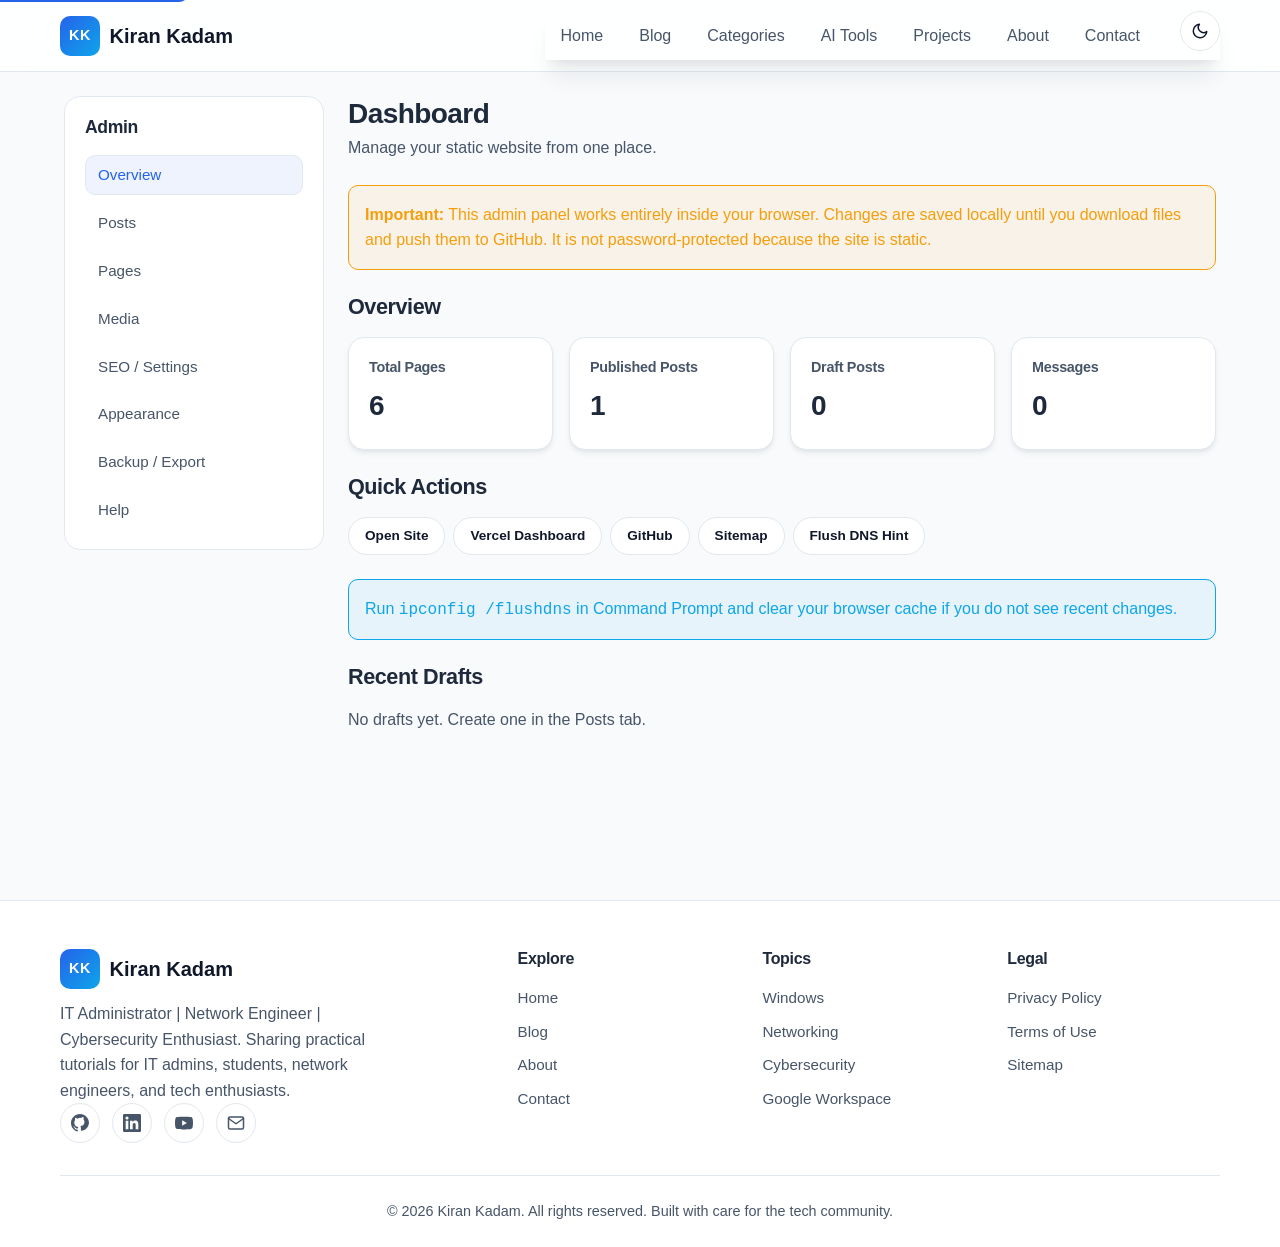
==== admin/index.html @ 1d7dc799 "Add admin dashboard, fix mobile nav, add Windows 11 article" ====
<!DOCTYPE html>
<html lang="en">
<head>
  <meta charset="UTF-8">
  <meta name="viewport" content="width=device-width, initial-scale=1.0">
  <meta name="robots" content="noindex, nofollow">
  <meta http-equiv="X-UA-Compatible" content="IE=edge">

  <script>
    (function () {
      const stored = localStorage.getItem("theme");
      const prefersDark = window.matchMedia("(prefers-color-scheme: dark)").matches;
      document.documentElement.setAttribute("data-theme", stored || (prefersDark ? "dark" : "light"));
    })();
  </script>

  <title>Admin Dashboard | Kiran Kadam</title>
  <link rel="icon" type="image/svg+xml" href="../images/favicon.svg">
  <link rel="stylesheet" href="../css/style.css">
</head>
<body>
  <a href="#main-content" class="skip-link">Skip to main content</a>

  <header id="site-header" class="site-header"></header>

  <main id="main-content">
    <div class="admin-layout">
      <aside class="admin-sidebar" aria-label="Admin navigation">
        <h2>Admin</h2>
        <nav>
          <ul class="admin-nav" id="admin-nav">
            <li><button type="button" class="active" data-tab="overview">Overview</button></li>
            <li><button type="button" data-tab="posts">Posts</button></li>
            <li><button type="button" data-tab="pages">Pages</button></li>
            <li><button type="button" data-tab="media">Media</button></li>
            <li><button type="button" data-tab="seo">SEO / Settings</button></li>
            <li><button type="button" data-tab="appearance">Appearance</button></li>
            <li><button type="button" data-tab="backup">Backup / Export</button></li>
            <li><button type="button" data-tab="help">Help</button></li>
          </ul>
        </nav>
      </aside>

      <div class="admin-main">
        <h1 class="admin-title">Dashboard</h1>
        <p class="admin-subtitle">Manage your static website from one place.</p>

        <div class="admin-warning">
          <strong>Important:</strong> This admin panel works entirely inside your browser. Changes are saved locally until you download files and push them to GitHub. It is not password-protected because the site is static.
        </div>

        <section id="overview" class="admin-panel active">
          <h2 class="admin-section-title">Overview</h2>
          <div class="admin-grid" id="overview-stats">
            <div class="admin-card">
              <h3>Total Pages</h3>
              <div class="value" id="stat-pages">6</div>
            </div>
            <div class="admin-card">
              <h3>Published Posts</h3>
              <div class="value" id="stat-published">1</div>
            </div>
            <div class="admin-card">
              <h3>Draft Posts</h3>
              <div class="value" id="stat-drafts">0</div>
            </div>
            <div class="admin-card">
              <h3>Messages</h3>
              <div class="value" id="stat-messages">0</div>
            </div>
          </div>

          <h3 class="admin-section-title">Quick Actions</h3>
          <div class="admin-actions" style="margin-bottom:1.5rem;">
            <a href="/" target="_blank" class="btn btn-sm btn-secondary">Open Site</a>
            <a href="https://vercel.com/dashboard" target="_blank" rel="noopener noreferrer" class="btn btn-sm btn-secondary">Vercel Dashboard</a>
            <a href="https://github.com" target="_blank" rel="noopener noreferrer" class="btn btn-sm btn-secondary">GitHub</a>
            <a href="/sitemap.xml" target="_blank" class="btn btn-sm btn-secondary">Sitemap</a>
            <button type="button" class="btn btn-sm btn-secondary" id="btn-flush-dns">Flush DNS Hint</button>
          </div>
          <div class="admin-notice admin-hidden" id="dns-hint">
            Run <code>ipconfig /flushdns</code> in Command Prompt and clear your browser cache if you do not see recent changes.
          </div>

          <h3 class="admin-section-title">Recent Drafts</h3>
          <div id="recent-drafts">
            <p style="color:var(--text-muted);">No drafts yet. Create one in the Posts tab.</p>
          </div>
        </section>

        <section id="posts" class="admin-panel">
          <h2 class="admin-section-title">Posts Manager</h2>

          <h3 class="admin-section-title" style="font-size:1.1rem;">Published Posts</h3>
          <div class="admin-card" style="overflow-x:auto; margin-bottom:1.5rem;">
            <table class="admin-table">
              <thead>
                <tr><th>Title</th><th>Category</th><th>URL</th><th>Action</th></tr>
              </thead>
              <tbody>
                <tr>
                  <td>Essential Windows 11 Tweaks for Power Users</td>
                  <td><span class="admin-badge">Windows</span></td>
                  <td><code>/posts/essential-windows-11-tweaks.html</code></td>
                  <td><a href="/posts/essential-windows-11-tweaks.html" target="_blank" class="btn btn-sm btn-secondary">View</a></td>
                </tr>
              </tbody>
            </table>
          </div>

          <h3 class="admin-section-title" style="font-size:1.1rem;">Drafts</h3>
          <div class="admin-card" style="overflow-x:auto; margin-bottom:1.5rem;">
            <table class="admin-table" id="drafts-table">
              <thead>
                <tr><th>Title</th><th>Slug</th><th>Category</th><th>Actions</th></tr>
              </thead>
              <tbody id="drafts-list">
                <tr><td colspan="4" style="color:var(--text-muted);">No drafts saved.</td></tr>
              </tbody>
            </table>
          </div>

          <h3 class="admin-section-title" id="draft-form-title" style="font-size:1.1rem;">Create / Edit Draft</h3>
          <form class="admin-form" id="draft-form">
            <input type="hidden" id="draft-id">
            <label for="draft-title">Post Title</label>
            <input type="text" id="draft-title" placeholder="e.g. 10 Network Security Tips" required>

            <label for="draft-slug">URL Slug</label>
            <input type="text" id="draft-slug" placeholder="e.g. network-security-tips" required>

            <label for="draft-category">Category</label>
            <select id="draft-category">
              <option value="Windows">Windows</option>
              <option value="Networking">Networking</option>
              <option value="Cybersecurity">Cybersecurity</option>
              <option value="AI Tools">AI Tools</option>
              <option value="Google Workspace">Google Workspace</option>
              <option value="ESP32 / IoT">ESP32 / IoT</option>
              <option value="Hardware">Hardware</option>
              <option value="Android">Android</option>
              <option value="General">General</option>
            </select>

            <label for="draft-excerpt">Excerpt (short summary)</label>
            <textarea id="draft-excerpt" placeholder="Brief description for cards and SEO" required></textarea>

            <label for="draft-content">Content (HTML allowed)</label>
            <textarea id="draft-content" placeholder="Write the full article in HTML. Use &lt;h2&gt; for headings and &lt;p&gt; for paragraphs." required></textarea>

            <div class="admin-actions">
              <button type="submit" class="btn btn-primary">Save Draft</button>
              <button type="button" class="btn btn-secondary" id="btn-preview-post">Preview</button>
              <button type="button" class="btn btn-secondary" id="btn-download-post">Download HTML</button>
              <button type="button" class="btn btn-secondary" id="btn-cancel-draft">Cancel</button>
            </div>
          </form>
        </section>

        <section id="pages" class="admin-panel">
          <h2 class="admin-section-title">Pages</h2>
          <div class="admin-card" style="overflow-x:auto;">
            <table class="admin-table" id="pages-table">
              <thead>
                <tr><th>Page</th><th>URL</th><th>Status</th><th>Action</th></tr>
              </thead>
              <tbody>
                <tr><td>Home</td><td><code>/index.html</code></td><td><span class="admin-badge">Live</span></td><td><a href="/index.html" target="_blank" class="btn btn-sm btn-secondary">View</a></td></tr>
                <tr><td>Blog</td><td><code>/blog.html</code></td><td><span class="admin-badge">Live</span></td><td><a href="/blog.html" target="_blank" class="btn btn-sm btn-secondary">View</a></td></tr>
                <tr><td>About</td><td><code>/about.html</code></td><td><span class="admin-badge">Live</span></td><td><a href="/about.html" target="_blank" class="btn btn-sm btn-secondary">View</a></td></tr>
                <tr><td>Contact</td><td><code>/contact.html</code></td><td><span class="admin-badge">Live</span></td><td><a href="/contact.html" target="_blank" class="btn btn-sm btn-secondary">View</a></td></tr>
                <tr><td>Privacy Policy</td><td><code>/privacy.html</code></td><td><span class="admin-badge">Live</span></td><td><a href="/privacy.html" target="_blank" class="btn btn-sm btn-secondary">View</a></td></tr>
                <tr><td>404</td><td><code>/404.html</code></td><td><span class="admin-badge">Live</span></td><td><a href="/404.html" target="_blank" class="btn btn-sm btn-secondary">View</a></td></tr>
              </tbody>
            </table>
          </div>
          <p style="margin-top:1rem; color:var(--text-muted);">To edit a page, open the file in Windsurf, make changes, and push to GitHub.</p>
        </section>

        <section id="media" class="admin-panel">
          <h2 class="admin-section-title">Media Library</h2>
          <div class="admin-card" style="margin-bottom:1.5rem;">
            <h3 style="margin-bottom:0.75rem;">Existing Images</h3>
            <ul class="admin-list" id="media-list">
              <li><span>favicon.svg</span><a href="../images/favicon.svg" target="_blank" class="btn btn-sm btn-secondary">View</a></li>
              <li><span>og-home.svg</span><a href="../images/og-home.svg" target="_blank" class="btn btn-sm btn-secondary">View</a></li>
              <li><span>kiran_photo.jpg</span><a href="../images/kiran_photo.jpg" target="_blank" class="btn btn-sm btn-secondary">View</a></li>
            </ul>
          </div>

          <div class="admin-card">
            <h3 style="margin-bottom:0.75rem;">Preview New Image</h3>
            <p style="color:var(--text-muted); margin-bottom:1rem;">Select an image to see a preview. To add it to the site, save it to the <code>images/</code> folder and push to GitHub.</p>
            <input type="file" id="media-upload" accept="image/*">
            <div id="media-preview" style="margin-top:1rem;"></div>
          </div>
        </section>

        <section id="seo" class="admin-panel">
          <h2 class="admin-section-title">SEO / Site Settings</h2>
          <form class="admin-form" id="settings-form">
            <label for="site-title">Site Title</label>
            <input type="text" id="site-title" value="Kiran Kadam">

            <label for="site-tagline">Tagline</label>
            <input type="text" id="site-tagline" value="IT Administrator | Network Engineer | Cybersecurity Enthusiast">

            <label for="site-description">Default Meta Description</label>
            <textarea id="site-description">Practical tech tutorials for IT admins, network engineers, and tech enthusiasts.</textarea>

            <label for="site-email">Contact Email</label>
            <input type="email" id="site-email" value="hello@kirankadam.in">

            <label for="site-github">GitHub URL</label>
            <input type="url" id="site-github" value="https://github.com/kirankadam">

            <label for="site-linkedin">LinkedIn URL</label>
            <input type="url" id="site-linkedin" value="https://www.linkedin.com/in/kirankadam">

            <label for="site-youtube">YouTube URL</label>
            <input type="url" id="site-youtube" value="">

            <label for="site-analytics">Analytics ID (optional)</label>
            <input type="text" id="site-analytics" placeholder="e.g. G-XXXXXXXXXX">

            <div class="admin-actions">
              <button type="submit" class="btn btn-primary">Save Settings</button>
              <button type="button" class="btn btn-secondary" id="btn-export-settings">Export JSON</button>
              <button type="button" class="btn btn-secondary" id="btn-import-settings">Import JSON</button>
            </div>
          </form>
        </section>

        <section id="appearance" class="admin-panel">
          <h2 class="admin-section-title">Appearance</h2>
          <div class="admin-card" style="margin-bottom:1.5rem;">
            <h3 style="margin-bottom:0.75rem;">Theme</h3>
            <div class="admin-actions">
              <button type="button" class="btn btn-sm btn-secondary" id="btn-theme-light">Light</button>
              <button type="button" class="btn btn-sm btn-secondary" id="btn-theme-dark">Dark</button>
              <button type="button" class="btn btn-sm btn-secondary" id="btn-theme-system">System</button>
            </div>
          </div>

          <form class="admin-form" id="appearance-form">
            <label for="accent-color">Accent Color</label>
            <select id="accent-color">
              <option value="#2563eb">Blue (default)</option>
              <option value="#0ea5e9">Sky</option>
              <option value="#10b981">Emerald</option>
              <option value="#f59e0b">Amber</option>
              <option value="#ef4444">Red</option>
              <option value="#8b5cf6">Violet</option>
            </select>

            <label for="font-scale">Font Scale</label>
            <select id="font-scale">
              <option value="1">Default</option>
              <option value="1.05">Slightly larger</option>
              <option value="1.1">Larger</option>
            </select>

            <button type="submit" class="btn btn-primary">Apply Preview</button>
          </form>
          <p style="color:var(--text-muted); margin-top:1rem;">These changes are only a preview in the admin panel. To apply them to the live site, update <code>css/style.css</code> and push to GitHub.</p>
        </section>

        <section id="backup" class="admin-panel">
          <h2 class="admin-section-title">Backup / Export</h2>
          <div class="admin-card" style="margin-bottom:1.5rem;">
            <h3 style="margin-bottom:0.75rem;">Export Admin Data</h3>
            <p style="color:var(--text-muted); margin-bottom:1rem;">Download all drafts, settings, and appearance preferences as a JSON file.</p>
            <button type="button" class="btn btn-primary" id="btn-export-all">Download Backup</button>
          </div>

          <div class="admin-card" style="margin-bottom:1.5rem;">
            <h3 style="margin-bottom:0.75rem;">Import Admin Data</h3>
            <p style="color:var(--text-muted); margin-bottom:1rem;">Restore a previously exported JSON backup.</p>
            <input type="file" id="import-file" accept="application/json">
          </div>

          <div class="admin-card">
            <h3 style="margin-bottom:0.75rem;">Reset</h3>
            <p style="color:var(--text-muted); margin-bottom:1rem;">Clear all local admin data. This will not affect the live website.</p>
            <button type="button" class="btn btn-sm" id="btn-reset-data" style="background:var(--danger); color:#fff;">Clear Local Data</button>
          </div>
        </section>

        <section id="help" class="admin-panel">
          <h2 class="admin-section-title">Help</h2>
          <div class="admin-card">
            <h3 style="margin-bottom:0.75rem;">How to publish a new post</h3>
            <ol style="padding-left:1.25rem; color:var(--text-muted);">
              <li>Go to the <strong>Posts</strong> tab and fill the form.</li>
              <li>Click <strong>Save Draft</strong>.</li>
              <li>Click <strong>Download HTML</strong> to get the post file.</li>
              <li>Save the downloaded file as <code>posts/your-slug.html</code> in your Windsurf project.</li>
              <li>Add a card for the post on <code>blog.html</code> and <code>index.html</code>.</li>
              <li>Push the changes to GitHub. Vercel will update the live site automatically.</li>
            </ol>
            <h3 style="margin:1.5rem 0 0.75rem;">Important notes</h3>
            <ul style="padding-left:1.25rem; color:var(--text-muted);">
              <li>This admin panel stores data in your browser only. It cannot change files on GitHub or Vercel by itself.</li>
              <li>The live site only updates after you push to GitHub.</li>
              <li>For a real backend admin panel (user logins, automatic publishing, analytics), you need a CMS like Decap CMS or a database.</li>
            </ul>
          </div>
        </section>
      </div>
    </div>
  </main>

  <footer id="site-footer" class="site-footer"></footer>

  <button type="button" id="back-to-top" class="back-to-top" aria-label="Back to top" title="Back to top">
    <svg width="20" height="20" viewBox="0 0 24 24" fill="none" stroke="currentColor" stroke-width="2" stroke-linecap="round" stroke-linejoin="round" aria-hidden="true"><polyline points="18 15 12 9 6 15"/></svg>
  </button>

  <script src="../js/script.js" defer></script>
  <script src="../js/admin.js" defer></script>
</body>
</html>
---- css/style.css ----
/* ============================================
   Kiran Kadam — kirankadam.in
   Base stylesheet (mobile-first, dark mode)
   ============================================ */

/* CSS Custom Properties — Design Tokens */
:root {
  /* Colors */
  --primary: #2563eb;
  --primary-dark: #1d4ed8;
  --primary-light: #93c5fd;
  --accent: #0ea5e9;
  --success: #10b981;
  --warning: #f59e0b;
  --danger: #ef4444;

  /* Neutrals */
  --bg: #f8fafc;
  --surface: #ffffff;
  --surface-rgb: 255, 255, 255;
  --surface-elevated: #ffffff;
  --text: #0f172a;
  --text-muted: #475569;
  --text-heading: #1e293b;
  --border: #e2e8f0;
  --shadow: 0 4px 6px -1px rgba(15, 23, 42, 0.07), 0 2px 4px -2px rgba(15, 23, 42, 0.07);
  --shadow-lg: 0 20px 25px -5px rgba(15, 23, 42, 0.08), 0 8px 10px -6px rgba(15, 23, 42, 0.08);
  --radius: 16px;
  --radius-sm: 10px;
  --radius-pill: 9999px;

  /* Typography */
  --font-sans: -apple-system, BlinkMacSystemFont, "Segoe UI", Roboto, "Inter", "Helvetica Neue", Arial, sans-serif;
  --font-mono: ui-monospace, SFMono-Regular, "SF Mono", Consolas, "Liberation Mono", Menlo, monospace;
  --max-width: 1200px;
  --header-height: 72px;

  /* Transitions */
  --transition: 0.2s ease-in-out;
  --transition-slow: 0.35s cubic-bezier(0.4, 0, 0.2, 1);
}

/* Dark Mode */
[data-theme="dark"] {
  --bg: #0b1120;
  --surface: #111827;
  --surface-rgb: 17, 24, 39;
  --surface-elevated: #1f2937;
  --text: #f1f5f9;
  --text-muted: #94a3b8;
  --text-heading: #e2e8f0;
  --border: #334155;
  --shadow: 0 4px 6px -1px rgba(0, 0, 0, 0.25), 0 2px 4px -2px rgba(0, 0, 0, 0.25);
  --shadow-lg: 0 20px 25px -5px rgba(0, 0, 0, 0.35), 0 8px 10px -6px rgba(0, 0, 0, 0.35);
}

/* Reset & Base */
*, *::before, *::after {
  box-sizing: border-box;
}

html {
  scroll-behavior: smooth;
}

body {
  margin: 0;
  font-family: var(--font-sans);
  background-color: var(--bg);
  color: var(--text);
  line-height: 1.6;
  -webkit-font-smoothing: antialiased;
  transition: background-color var(--transition), color var(--transition);
}

img, picture, video, svg {
  display: block;
  max-width: 100%;
}

a {
  color: var(--primary);
  text-decoration: none;
  transition: color var(--transition);
}

a:hover {
  color: var(--primary-dark);
}

ul, ol {
  margin: 0;
  padding: 0;
  list-style: none;
}

h1, h2, h3, h4, h5, h6, p {
  margin: 0;
}

h1, h2, h3, h4 {
  color: var(--text-heading);
  line-height: 1.25;
  letter-spacing: -0.02em;
}

p {
  color: var(--text-muted);
}

/* Skip Link */
.skip-link {
  position: absolute;
  top: -40px;
  left: 0;
  background: var(--primary);
  color: #fff;
  padding: 0.5rem 1rem;
  z-index: 9999;
  border-radius: 0 0 var(--radius-sm) 0;
  font-weight: 600;
}

.skip-link:focus {
  top: 0;
}

/* Layout */
.container {
  width: 100%;
  max-width: var(--max-width);
  margin: 0 auto;
  padding: 0 1.25rem;
}

.section {
  padding: 4rem 0;
}

.section-header {
  text-align: center;
  max-width: 640px;
  margin: 0 auto 2.5rem;
}

.section-title {
  font-size: 1.75rem;
  margin-bottom: 0.75rem;
}

.section-subtitle {
  color: var(--text-muted);
  font-size: 1rem;
}

/* Header */
.site-header {
  position: sticky;
  top: 0;
  z-index: 1000;
  height: var(--header-height);
  background-color: rgba(var(--surface-rgb), 0.85);
  backdrop-filter: blur(12px);
  -webkit-backdrop-filter: blur(12px);
  border-bottom: 1px solid var(--border);
  transition: background-color var(--transition), border-color var(--transition);
}

[data-theme="dark"] .site-header {
  background-color: rgba(var(--surface-rgb), 0.85);
}

.header-inner {
  display: flex;
  align-items: center;
  justify-content: space-between;
  height: 100%;
}

.brand {
  display: inline-flex;
  align-items: center;
  gap: 0.6rem;
  font-weight: 800;
  color: var(--text);
}

.brand-mark {
  display: grid;
  place-items: center;
  width: 40px;
  height: 40px;
  background: linear-gradient(135deg, var(--primary), var(--accent));
  color: #fff;
  border-radius: var(--radius-sm);
  font-size: 0.9rem;
  letter-spacing: 0.05em;
}

.brand-text {
  font-size: 1.25rem;
}

/* Navigation */
.primary-nav {
  position: fixed;
  top: var(--header-height);
  right: 0;
  bottom: 0;
  left: 0;
  display: flex;
  flex-direction: column;
  align-items: flex-start;
  gap: 1.5rem;
  background: var(--surface);
  border-top: 1px solid var(--border);
  padding: 1.5rem 1.25rem;
  transform: translateX(100%);
  transition: transform var(--transition);
  z-index: 1001;
  overflow-y: auto;
  -webkit-overflow-scrolling: touch;
  box-shadow: var(--shadow-lg);
}

.primary-nav.open {
  transform: translateX(0);
}

.nav-list {
  display: flex;
  flex-direction: column;
  gap: 0.5rem;
  width: 100%;
}

.nav-list a {
  display: block;
  padding: 0.75rem 1rem;
  border-radius: var(--radius-sm);
  color: var(--text-muted);
  font-weight: 500;
  transition: background-color var(--transition), color var(--transition);
}

.nav-list a:hover,
.nav-list a[aria-current="page"] {
  color: var(--primary);
  background-color: rgba(37, 99, 235, 0.08);
}

.header-actions {
  display: flex;
  align-items: center;
  gap: 0.75rem;
}

body.nav-open {
  overflow: hidden;
}

/* Mobile Navigation */
.nav-toggle {
  display: grid;
  place-items: center;
  width: 44px;
  height: 44px;
  border: 1px solid var(--border);
  background: transparent;
  border-radius: var(--radius-sm);
  cursor: pointer;
}

.hamburger,
.hamburger::before,
.hamburger::after {
  display: block;
  width: 22px;
  height: 2px;
  background-color: var(--text);
  border-radius: 2px;
  transition: transform var(--transition);
}

.hamburger {
  position: relative;
}

.hamburger::before,
.hamburger::after {
  content: "";
  position: absolute;
  left: 0;
}

.hamburger::before { top: -7px; }
.hamburger::after { top: 7px; }

body.nav-open .hamburger {
  background-color: transparent;
}

body.nav-open .hamburger::before {
  top: 0;
  transform: rotate(45deg);
}

body.nav-open .hamburger::after {
  top: 0;
  transform: rotate(-45deg);
}

/* Theme Toggle */
.theme-toggle {
  display: grid;
  place-items: center;
  width: 40px;
  height: 40px;
  border: 1px solid var(--border);
  background: var(--surface-elevated);
  border-radius: var(--radius-pill);
  cursor: pointer;
  color: var(--text);
  transition: transform var(--transition);
}

.theme-toggle:hover {
  transform: scale(1.05);
}

.theme-icon {
  display: none;
}

[data-theme="light"] .theme-icon.moon,
[data-theme="dark"] .theme-icon.sun,
:root:not([data-theme="dark"]) .theme-icon.moon {
  display: block;
}

/* Buttons */
.btn {
  display: inline-flex;
  align-items: center;
  justify-content: center;
  gap: 0.5rem;
  padding: 0.75rem 1.5rem;
  border-radius: var(--radius-pill);
  font-weight: 600;
  font-size: 0.95rem;
  border: 1px solid transparent;
  cursor: pointer;
  transition: transform var(--transition), box-shadow var(--transition), background-color var(--transition);
}

.btn:hover {
  transform: translateY(-2px);
}

.btn-primary {
  background: linear-gradient(135deg, var(--primary), var(--primary-dark));
  color: #fff;
  box-shadow: 0 4px 14px rgba(37, 99, 235, 0.35);
}

.btn-primary:hover {
  color: #fff;
  box-shadow: 0 6px 20px rgba(37, 99, 235, 0.45);
}

.btn-secondary {
  background: var(--surface-elevated);
  color: var(--text);
  border-color: var(--border);
}

.btn-secondary:hover {
  background: var(--bg);
}

.btn-sm {
  padding: 0.45rem 1rem;
  font-size: 0.85rem;
}

/* Cards */
.card {
  background: var(--surface);
  border: 1px solid var(--border);
  border-radius: var(--radius);
  padding: 1.5rem;
  box-shadow: var(--shadow);
  transition: transform var(--transition), box-shadow var(--transition), border-color var(--transition);
}

.card:hover {
  transform: translateY(-4px);
  box-shadow: var(--shadow-lg);
  border-color: rgba(37, 99, 235, 0.25);
}

.card-title {
  font-size: 1.15rem;
  margin-bottom: 0.5rem;
  color: var(--text-heading);
}

.card-text {
  font-size: 0.95rem;
  margin-bottom: 1rem;
}

/* Hero */
.hero {
  position: relative;
  overflow: hidden;
  padding: 3.5rem 0 4rem;
}

.hero-bg {
  position: absolute;
  inset: 0;
  background: radial-gradient(circle at 90% 10%, rgba(37, 99, 235, 0.12), transparent 35%),
              radial-gradient(circle at 10% 90%, rgba(14, 165, 233, 0.10), transparent 30%);
  z-index: -1;
}

.hero-grid {
  display: grid;
  gap: 2.5rem;
  align-items: center;
}

.hero-content {
  max-width: 600px;
}

.hero-kicker {
  display: inline-flex;
  align-items: center;
  gap: 0.5rem;
  padding: 0.35rem 0.85rem;
  background: rgba(37, 99, 235, 0.1);
  color: var(--primary);
  border-radius: var(--radius-pill);
  font-size: 0.85rem;
  font-weight: 600;
  margin-bottom: 1.25rem;
}

.hero-title {
  font-size: 2.25rem;
  margin-bottom: 1rem;
}

.hero-title span {
  color: var(--primary);
}

.hero-subtitle {
  font-size: 1.1rem;
  margin-bottom: 1.5rem;
  max-width: 520px;
}

.hero-actions {
  display: flex;
  flex-wrap: wrap;
  gap: 1rem;
  margin-bottom: 2rem;
}

.hero-meta {
  display: flex;
  flex-wrap: wrap;
  gap: 1.25rem;
  font-size: 0.9rem;
  color: var(--text-muted);
}

.hero-meta strong {
  color: var(--text-heading);
  display: block;
  font-size: 1.1rem;
}

.hero-visual {
  display: grid;
  place-items: center;
}

.hero-card {
  background: rgba(var(--surface-rgb), 0.75);
  backdrop-filter: blur(16px);
  -webkit-backdrop-filter: blur(16px);
  border: 1px solid var(--border);
  border-radius: var(--radius);
  padding: 2rem;
  text-align: center;
  box-shadow: var(--shadow-lg);
  max-width: 340px;
  width: 100%;
}

.avatar {
  width: 120px;
  height: 120px;
  border-radius: 50%;
  object-fit: cover;
  margin: 0 auto 1.25rem;
  border: 4px solid rgba(37, 99, 235, 0.15);
  background: var(--bg);
}

.hero-search {
  margin-top: 1.5rem;
  position: relative;
}

.hero-search input {
  width: 100%;
  padding: 0.9rem 1.25rem 0.9rem 2.75rem;
  border: 1px solid var(--border);
  border-radius: var(--radius-pill);
  background: var(--surface);
  color: var(--text);
  font-size: 0.95rem;
  outline: none;
  transition: border-color var(--transition), box-shadow var(--transition);
}

.hero-search input:focus {
  border-color: var(--primary);
  box-shadow: 0 0 0 3px rgba(37, 99, 235, 0.15);
}

.hero-search .search-icon {
  position: absolute;
  left: 1rem;
  top: 50%;
  transform: translateY(-50%);
  color: var(--text-muted);
}

/* Category Cards */
.category-grid {
  display: grid;
  gap: 1.25rem;
}

.category-card {
  display: flex;
  flex-direction: column;
  gap: 0.75rem;
  padding: 1.5rem;
  background: var(--surface);
  border: 1px solid var(--border);
  border-radius: var(--radius);
  box-shadow: var(--shadow);
  transition: transform var(--transition), box-shadow var(--transition);
}

.category-card:hover {
  transform: translateY(-4px);
  box-shadow: var(--shadow-lg);
}

.category-icon {
  width: 48px;
  height: 48px;
  border-radius: var(--radius-sm);
  display: grid;
  place-items: center;
  background: linear-gradient(135deg, var(--primary), var(--accent));
  color: #fff;
}

.category-card h3 {
  font-size: 1.1rem;
}

.category-card p {
  font-size: 0.9rem;
}

/* Article Cards */
.article-grid {
  display: grid;
  gap: 1.5rem;
}

.article-card {
  display: flex;
  flex-direction: column;
  background: var(--surface);
  border: 1px solid var(--border);
  border-radius: var(--radius);
  overflow: hidden;
  box-shadow: var(--shadow);
  transition: transform var(--transition), box-shadow var(--transition);
}

.article-card:hover {
  transform: translateY(-4px);
  box-shadow: var(--shadow-lg);
}

.article-thumb {
  width: 100%;
  height: 180px;
  object-fit: cover;
  background: linear-gradient(135deg, var(--primary-light), var(--accent));
}

.article-body {
  padding: 1.25rem;
  display: flex;
  flex-direction: column;
  flex: 1;
}

.article-tag {
  align-self: flex-start;
  font-size: 0.75rem;
  font-weight: 700;
  text-transform: uppercase;
  letter-spacing: 0.05em;
  color: var(--primary);
  background: rgba(37, 99, 235, 0.08);
  padding: 0.25rem 0.6rem;
  border-radius: var(--radius-pill);
  margin-bottom: 0.6rem;
}

.article-title {
  font-size: 1.1rem;
  margin-bottom: 0.5rem;
}

.article-title a {
  color: var(--text-heading);
}

.article-title a:hover {
  color: var(--primary);
}

.article-excerpt {
  font-size: 0.95rem;
  margin-bottom: 1rem;
  flex: 1;
}

.article-meta {
  display: flex;
  align-items: center;
  justify-content: space-between;
  font-size: 0.8rem;
  color: var(--text-muted);
}

/* Tool / Tip Cards */
.tip-grid,
.tool-grid,
.download-grid {
  display: grid;
  gap: 1.25rem;
}

.tip-card h3,
.tool-card h3,
.download-card h3 {
  font-size: 1.05rem;
  margin-bottom: 0.4rem;
}

/* Newsletter */
.newsletter {
  background: linear-gradient(135deg, var(--primary), var(--primary-dark));
  border-radius: var(--radius);
  padding: 2.5rem 1.5rem;
  color: #fff;
  text-align: center;
}

.newsletter h2 {
  color: #fff;
  font-size: 1.5rem;
  margin-bottom: 0.75rem;
}

.newsletter p {
  color: rgba(255, 255, 255, 0.85);
  margin-bottom: 1.5rem;
  max-width: 520px;
  margin-left: auto;
  margin-right: auto;
}

.newsletter-form {
  display: flex;
  flex-direction: column;
  gap: 0.75rem;
  max-width: 480px;
  margin: 0 auto;
}

.newsletter-form input {
  flex: 1;
  padding: 0.9rem 1.25rem;
  border: 1px solid rgba(255, 255, 255, 0.25);
  border-radius: var(--radius-pill);
  background: rgba(255, 255, 255, 0.12);
  color: #fff;
  font-size: 0.95rem;
  outline: none;
}

.newsletter-form input::placeholder {
  color: rgba(255, 255, 255, 0.65);
}

.newsletter-form input:focus {
  border-color: #fff;
  background: rgba(255, 255, 255, 0.2);
}

.newsletter-form .btn {
  background: #fff;
  color: var(--primary);
}

.newsletter-form .btn:hover {
  color: var(--primary-dark);
}

/* Testimonials */
.testimonial-grid {
  display: grid;
  gap: 1.5rem;
}

.testimonial-card {
  background: var(--surface);
  border: 1px solid var(--border);
  border-radius: var(--radius);
  padding: 1.5rem;
  box-shadow: var(--shadow);
}

.testimonial-card blockquote {
  margin: 0 0 1rem;
  font-style: italic;
  color: var(--text);
}

.testimonial-card cite {
  color: var(--text-muted);
  font-size: 0.9rem;
  font-style: normal;
  font-weight: 600;
}

/* Footer */
.site-footer {
  background: var(--surface-elevated);
  border-top: 1px solid var(--border);
  padding: 3rem 0 1.5rem;
}

.footer-grid {
  display: grid;
  gap: 2rem;
  margin-bottom: 2rem;
}

.footer-brand p {
  margin-top: 0.75rem;
  max-width: 320px;
}

.footer-heading {
  font-size: 1rem;
  margin-bottom: 1rem;
  color: var(--text-heading);
}

.footer-links li {
  margin-bottom: 0.5rem;
}

.footer-links a {
  color: var(--text-muted);
  font-size: 0.95rem;
}

.footer-links a:hover {
  color: var(--primary);
}

.social-links {
  display: flex;
  gap: 0.75rem;
}

.social-links a {
  display: grid;
  place-items: center;
  width: 40px;
  height: 40px;
  border: 1px solid var(--border);
  border-radius: var(--radius-pill);
  color: var(--text-muted);
  transition: color var(--transition), border-color var(--transition), transform var(--transition);
}

.social-links a:hover {
  color: var(--primary);
  border-color: var(--primary);
  transform: translateY(-2px);
}

.footer-bottom {
  border-top: 1px solid var(--border);
  padding-top: 1.5rem;
  text-align: center;
  font-size: 0.9rem;
  color: var(--text-muted);
}

/* Back to Top */
.back-to-top {
  position: fixed;
  right: 1.25rem;
  bottom: 1.25rem;
  width: 44px;
  height: 44px;
  display: grid;
  place-items: center;
  border: 1px solid var(--border);
  background: var(--surface-elevated);
  color: var(--text);
  border-radius: 50%;
  cursor: pointer;
  opacity: 0;
  visibility: hidden;
  transform: translateY(10px);
  transition: opacity var(--transition), transform var(--transition), visibility var(--transition);
  z-index: 900;
}

.back-to-top.visible {
  opacity: 1;
  visibility: visible;
  transform: translateY(0);
}

/* Breadcrumbs */
.breadcrumbs {
  font-size: 0.85rem;
  color: var(--text-muted);
  padding: 1rem 0;
}

.breadcrumbs ol {
  display: flex;
  flex-wrap: wrap;
  gap: 0.5rem;
  align-items: center;
}

.breadcrumbs li:not(:last-child)::after {
  content: "/";
  margin-left: 0.5rem;
  color: var(--border);
}

.breadcrumbs a:hover {
  text-decoration: underline;
}

/* Article Page */
.article-hero {
  padding: 2.5rem 0 2rem;
}

.article-content {
  max-width: 760px;
  margin: 0 auto;
}

.article-content h2 {
  font-size: 1.5rem;
  margin: 2.5rem 0 1rem;
  color: var(--text-heading);
}

.article-content h3 {
  font-size: 1.2rem;
  margin: 2rem 0 0.75rem;
  color: var(--text-heading);
}

.article-content p {
  margin-bottom: 1rem;
}

.article-content ul,
.article-content ol {
  margin-bottom: 1rem;
  padding-left: 1.5rem;
  list-style: disc;
  color: var(--text-muted);
}

.article-content li {
  margin-bottom: 0.5rem;
}

.article-content img {
  border-radius: var(--radius);
  margin: 1.5rem 0;
  box-shadow: var(--shadow);
}

/* Table of Contents */
.toc {
  background: var(--surface);
  border: 1px solid var(--border);
  border-radius: var(--radius);
  padding: 1.25rem 1.5rem;
  margin-bottom: 2rem;
  box-shadow: var(--shadow);
}

.toc h2 {
  font-size: 1rem;
  margin-bottom: 0.75rem;
}

.toc ul {
  list-style: none;
  padding: 0;
  margin: 0;
}

.toc li {
  margin-bottom: 0.4rem;
}

.toc a {
  color: var(--text-muted);
  font-size: 0.95rem;
}

.toc a:hover {
  color: var(--primary);
}

/* Share Buttons */
.share-buttons {
  display: flex;
  gap: 0.75rem;
  flex-wrap: wrap;
  margin-top: 2rem;
  padding-top: 1.5rem;
  border-top: 1px solid var(--border);
}

/* Code Blocks */
pre {
  background: #1e293b;
  color: #e2e8f0;
  padding: 1rem;
  border-radius: var(--radius-sm);
  overflow-x: auto;
  font-family: var(--font-mono);
  font-size: 0.9rem;
  line-height: 1.5;
  position: relative;
}

code {
  font-family: var(--font-mono);
}

.copy-code {
  position: absolute;
  top: 0.5rem;
  right: 0.5rem;
  padding: 0.35rem 0.6rem;
  border: 1px solid rgba(255, 255, 255, 0.15);
  background: rgba(255, 255, 255, 0.08);
  color: #e2e8f0;
  border-radius: var(--radius-sm);
  font-size: 0.75rem;
  cursor: pointer;
}

.copy-code:hover {
  background: rgba(255, 255, 255, 0.15);
}

/* Scroll Reveal */
.reveal {
  opacity: 0;
  transform: translateY(20px);
  transition: opacity var(--transition-slow), transform var(--transition-slow);
}

.reveal.visible {
  opacity: 1;
  transform: translateY(0);
}

/* Reduced Motion */
@media (prefers-reduced-motion: reduce) {
  *, *::before, *::after {
    animation-duration: 0.01ms !important;
    animation-iteration-count: 1 !important;
    transition-duration: 0.01ms !important;
    scroll-behavior: auto !important;
  }
}

/* Tablet */
@media (min-width: 640px) {
  .hero-title {
    font-size: 2.75rem;
  }

  .section-title {
    font-size: 2rem;
  }

  .newsletter-form {
    flex-direction: row;
  }
}

/* Desktop */
@media (min-width: 768px) {
  .nav-toggle {
    display: none;
  }

  .primary-nav {
    position: static;
    flex-direction: row;
    width: auto;
    background: transparent;
    border: none;
    padding: 0;
    transform: none;
  }

  .nav-list {
    flex-direction: row;
    gap: 0.25rem;
  }

  .hero-grid {
    grid-template-columns: 1.1fr 0.9fr;
  }

  .category-grid {
    grid-template-columns: repeat(2, 1fr);
  }

  .article-grid {
    grid-template-columns: repeat(2, 1fr);
  }

  .tip-grid,
  .tool-grid,
  .download-grid {
    grid-template-columns: repeat(2, 1fr);
  }

  .testimonial-grid {
    grid-template-columns: repeat(2, 1fr);
  }

  .footer-grid {
    grid-template-columns: 2fr 1fr 1fr 1fr;
  }
}

@media (min-width: 1024px) {
  .hero-title {
    font-size: 3.25rem;
  }

  .category-grid {
    grid-template-columns: repeat(4, 1fr);
  }

  .article-grid {
    grid-template-columns: repeat(3, 1fr);
  }

  .tip-grid,
  .tool-grid,
  .download-grid {
    grid-template-columns: repeat(3, 1fr);
  }

  .testimonial-grid {
    grid-template-columns: repeat(3, 1fr);
  }
}

/* Admin Dashboard */
.admin-layout {
  display: grid;
  grid-template-columns: 260px 1fr;
  gap: 1.5rem;
  max-width: 1200px;
  margin: 0 auto;
  padding: 1.5rem;
  min-height: calc(100vh - var(--header-height));
}

.admin-sidebar {
  background: var(--surface);
  border: 1px solid var(--border);
  border-radius: var(--radius);
  padding: 1.25rem;
  height: fit-content;
  position: sticky;
  top: calc(var(--header-height) + 1.5rem);
}

.admin-sidebar h2 {
  font-size: 1.1rem;
  margin-bottom: 1rem;
  color: var(--text-heading);
}

.admin-nav {
  list-style: none;
  padding: 0;
  margin: 0;
  display: flex;
  flex-direction: column;
  gap: 0.5rem;
}

.admin-nav button {
  width: 100%;
  text-align: left;
  background: transparent;
  border: 1px solid transparent;
  color: var(--text-muted);
  padding: 0.65rem 0.75rem;
  border-radius: var(--radius-sm);
  cursor: pointer;
  font-size: 0.95rem;
  font-family: inherit;
  transition: background-color var(--transition), color var(--transition), border-color var(--transition);
}

.admin-nav button:hover,
.admin-nav button.active {
  background: rgba(37, 99, 235, 0.08);
  color: var(--primary);
  border-color: var(--border);
}

.admin-main {
  min-width: 0;
}

.admin-title {
  font-size: 1.75rem;
  margin-bottom: 0.25rem;
  color: var(--text-heading);
}

.admin-subtitle {
  color: var(--text-muted);
  margin-bottom: 1.5rem;
}

.admin-panel {
  display: none;
  animation: fadeIn 0.25s ease;
}

.admin-panel.active {
  display: block;
}

.admin-grid {
  display: grid;
  grid-template-columns: repeat(auto-fit, minmax(200px, 1fr));
  gap: 1rem;
  margin-bottom: 1.5rem;
}

.admin-card {
  background: var(--surface);
  border: 1px solid var(--border);
  border-radius: var(--radius);
  padding: 1.25rem;
  box-shadow: var(--shadow);
}

.admin-card h3 {
  font-size: 0.9rem;
  color: var(--text-muted);
  margin: 0 0 0.5rem;
}

.admin-card .value {
  font-size: 1.75rem;
  font-weight: 700;
  color: var(--text-heading);
}

.admin-section-title {
  font-size: 1.35rem;
  margin-bottom: 1rem;
  color: var(--text-heading);
}

.admin-form label {
  display: block;
  margin-bottom: 0.25rem;
  font-weight: 500;
  color: var(--text-heading);
  font-size: 0.9rem;
}

.admin-form input,
.admin-form textarea,
.admin-form select {
  width: 100%;
  padding: 0.65rem 0.75rem;
  border-radius: var(--radius-sm);
  border: 1px solid var(--border);
  background: var(--bg);
  color: var(--text);
  margin-bottom: 1rem;
  font-family: inherit;
  font-size: 0.95rem;
}

.admin-form textarea {
  min-height: 120px;
  resize: vertical;
}

.admin-table {
  width: 100%;
  border-collapse: collapse;
  font-size: 0.95rem;
  background: var(--surface);
  border: 1px solid var(--border);
  border-radius: var(--radius);
  overflow: hidden;
}

.admin-table th,
.admin-table td {
  padding: 0.75rem;
  text-align: left;
  border-bottom: 1px solid var(--border);
}

.admin-table th {
  color: var(--text-muted);
  font-weight: 600;
  background: var(--surface-elevated);
}

.admin-actions {
  display: flex;
  gap: 0.5rem;
  flex-wrap: wrap;
}

.admin-notice {
  background: rgba(14, 165, 233, 0.08);
  border: 1px solid var(--accent);
  color: var(--accent);
  padding: 1rem;
  border-radius: var(--radius-sm);
  margin-bottom: 1.5rem;
}

.admin-warning {
  background: rgba(245, 158, 11, 0.08);
  border: 1px solid var(--warning);
  color: var(--warning);
  padding: 1rem;
  border-radius: var(--radius-sm);
  margin-bottom: 1.5rem;
}

.admin-list {
  list-style: none;
  padding: 0;
  margin: 0;
}

.admin-list li {
  display: flex;
  justify-content: space-between;
  align-items: center;
  padding: 0.75rem 0;
  border-bottom: 1px solid var(--border);
}

.admin-badge {
  display: inline-block;
  padding: 0.15rem 0.5rem;
  border-radius: var(--radius-pill);
  font-size: 0.75rem;
  font-weight: 600;
  background: var(--primary-light);
  color: var(--primary-dark);
}

@keyframes fadeIn {
  from { opacity: 0; transform: translateY(6px); }
  to { opacity: 1; transform: translateY(0); }
}

@media (max-width: 768px) {
  .admin-layout {
    grid-template-columns: 1fr;
  }

  .admin-sidebar {
    position: static;
  }

  .admin-nav {
    flex-direction: row;
    flex-wrap: wrap;
  }
}
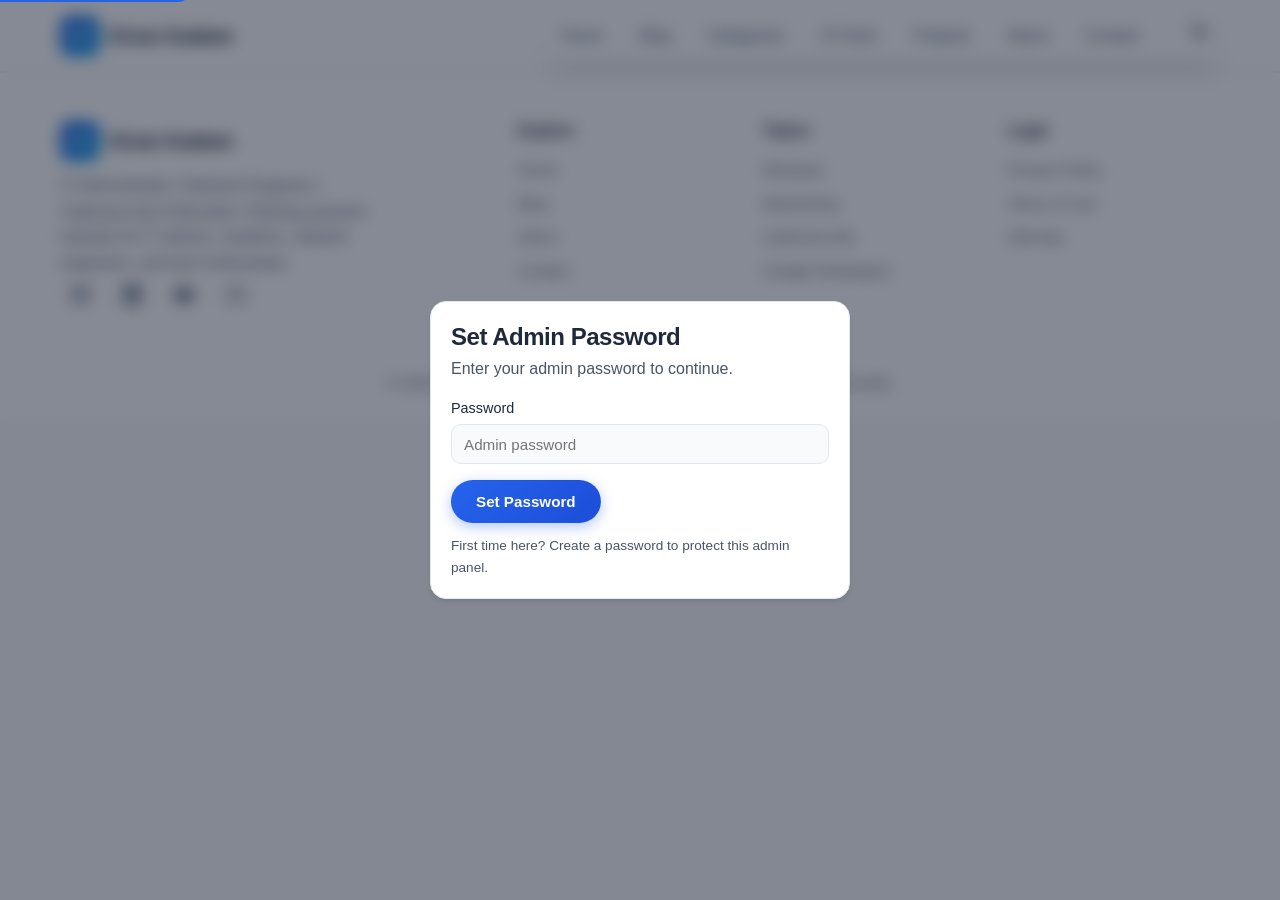
==== commit a196d12b: "Add password gate to admin panel and editing workflow" ====
--- a/admin/index.html
+++ b/admin/index.html
@@ -24,7 +24,20 @@
   <header id="site-header" class="site-header"></header>
 
   <main id="main-content">
-    <div class="admin-layout">
+    <div id="admin-login" class="admin-login">
+      <div class="admin-card" style="max-width: 420px; width: 100%;">
+        <h2 id="login-title" class="admin-title" style="font-size:1.5rem;">Admin Login</h2>
+        <p style="color:var(--text-muted); margin-bottom:1rem;">Enter your admin password to continue.</p>
+        <form id="login-form" class="admin-form">
+          <label for="login-password">Password</label>
+          <input type="password" id="login-password" placeholder="Admin password" required>
+          <button type="submit" class="btn btn-primary" id="login-submit">Continue</button>
+        </form>
+        <p id="login-hint" style="color:var(--text-muted); font-size:0.85rem; margin-top:0.75rem;"></p>
+      </div>
+    </div>
+
+    <div class="admin-layout hidden" id="admin-layout">
       <aside class="admin-sidebar" aria-label="Admin navigation">
         <h2>Admin</h2>
         <nav>
@@ -39,6 +52,7 @@
             <li><button type="button" data-tab="help">Help</button></li>
           </ul>
         </nav>
+        <button type="button" class="btn btn-sm btn-secondary" id="btn-logout" style="margin-top:1.5rem; width:100%;">Logout</button>
       </aside>
 
       <div class="admin-main">
@@ -46,7 +60,7 @@
         <p class="admin-subtitle">Manage your static website from one place.</p>
 
         <div class="admin-warning">
-          <strong>Important:</strong> This admin panel works entirely inside your browser. Changes are saved locally until you download files and push them to GitHub. It is not password-protected because the site is static.
+          <strong>Important:</strong> This admin panel works entirely inside your browser. Changes are saved locally until you download files and push them to GitHub. The password below keeps casual visitors out, but a determined person can still bypass it because the site has no backend server.
         </div>
 
         <section id="overview" class="admin-panel active">
@@ -229,6 +243,22 @@
               <button type="button" class="btn btn-secondary" id="btn-import-settings">Import JSON</button>
             </div>
           </form>
+
+          <div class="admin-card" style="margin-top:1.5rem;">
+            <h3 style="margin-bottom:0.75rem;">Change Admin Password</h3>
+            <form class="admin-form" id="change-password-form">
+              <label for="current-password">Current Password</label>
+              <input type="password" id="current-password" required>
+
+              <label for="new-password">New Password</label>
+              <input type="password" id="new-password" minlength="4" required>
+
+              <label for="confirm-password">Confirm New Password</label>
+              <input type="password" id="confirm-password" minlength="4" required>
+
+              <button type="submit" class="btn btn-primary">Update Password</button>
+            </form>
+          </div>
         </section>
 
         <section id="appearance" class="admin-panel">
--- a/css/style.css
+++ b/css/style.css
@@ -1327,6 +1327,27 @@
   to { opacity: 1; transform: translateY(0); }
 }
 
+.admin-login {
+  position: fixed;
+  inset: 0;
+  display: flex;
+  align-items: center;
+  justify-content: center;
+  background: rgba(15, 23, 42, 0.5);
+  backdrop-filter: blur(8px);
+  -webkit-backdrop-filter: blur(8px);
+  z-index: 2000;
+  padding: 1.5rem;
+}
+
+.admin-login.hidden {
+  display: none;
+}
+
+#admin-layout.hidden {
+  display: none;
+}
+
 @media (max-width: 768px) {
   .admin-layout {
     grid-template-columns: 1fr;
